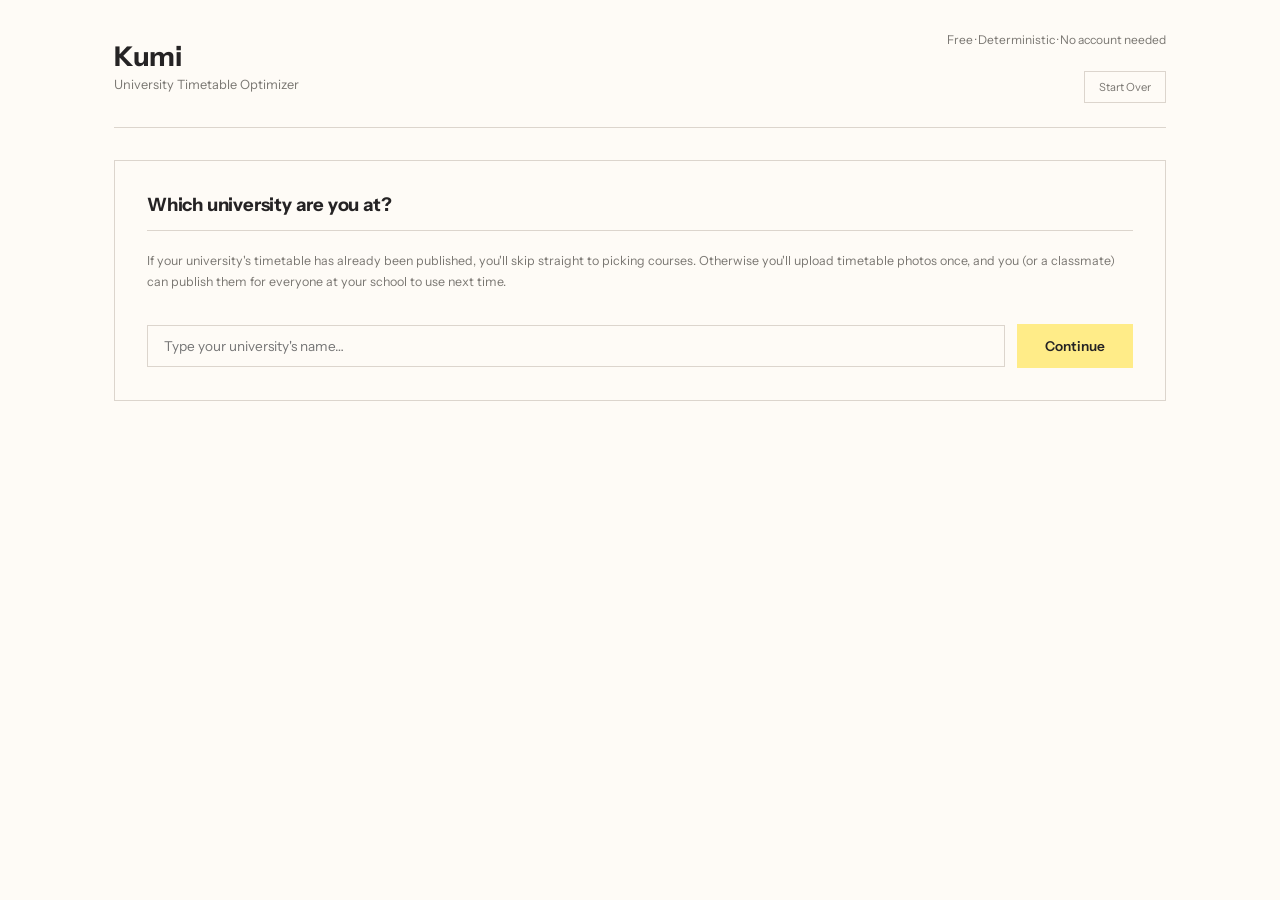
==== frontend/index.html @ 1b67df49 "Let students download their generated timetable Added two ways to take a timetable out of the app, b" ====
<!DOCTYPE html>
<html lang="en">
<head>
  <meta charset="UTF-8"/>
  <meta name="viewport" content="width=device-width, initial-scale=1.0"/>
  <title>Kumi — Timetable Optimizer</title>
  <link href="https://fonts.googleapis.com/css2?family=Instrument+Sans:wght@400;500;600;700&display=swap" rel="stylesheet"/>
  <link rel="stylesheet" href="style.css"/>
</head>
<body>
<div class="container">

  <header>
    <div class="header-inner">
      <div>
        <div class="logo">Kumi</div>
        <div class="logo-sub">University Timetable Optimizer</div>
      </div>
      <div class="header-actions" data-no-print>
        <div class="badge">Free &middot; Deterministic &middot; No account needed</div>
        <div id="university-indicator" style="display:none;margin-top:8px;font-size:0.78rem;color:var(--muted)">
          <span id="university-indicator-name"></span> &middot;
          <button class="json-toggle" onclick="switchUniversity()">Switch university</button>
        </div>
        <div style="margin-top:8px"><button class="json-toggle" onclick="startOver()">Start Over</button></div>
      </div>
    </div>
  </header>

  <!-- STEP 0: Pick a university -- gates everything else. Each university
       has its own shared catalog, so this decides whether the student
       skips straight to picking courses or has to upload/extract first. -->
  <div class="section" id="university-section">
    <div class="section-title">Which university are you at?</div>
    <p class="info-text" style="margin-bottom:16px">
      If your university's timetable has already been published, you'll skip straight to picking courses.
      Otherwise you'll upload timetable photos once, and you (or a classmate) can publish them for everyone
      at your school to use next time.
    </p>
    <div class="chips" id="university-list"></div>
    <div class="btn-row" style="margin-top:16px">
      <input type="text" id="university-input" placeholder="Type your university's name…" style="flex:1;min-width:220px"/>
      <button class="btn" onclick="chooseUniversity()">Continue</button>
    </div>
  </div>

  <div class="steps" id="steps-bar" style="display:none" data-no-print>
    <div class="step active" id="step1"><span class="step-num">01</span>Upload Photos</div>
    <div class="step" id="step2"><span class="step-num">02</span>Review Data</div>
    <div class="step" id="step3"><span class="step-num">03</span>Preferences</div>
    <div class="step" id="step4"><span class="step-num">04</span>Result</div>
  </div>

  <!-- Shown instead of the upload step when this university's shared catalog has been published -->
  <div class="alert" id="catalog-banner">
    <span class="alert-icon" id="catalog-banner-icon"></span>
    <span id="catalog-banner-text" style="flex:1"></span>
    <button class="btn-secondary alert-action" onclick="showUploadForMissingGroup()">My group isn't in here</button>
  </div>

  <!-- STEP 1: Upload photos -->
  <div class="section" id="upload-section" style="display:none">
    <div class="section-title">Timetable Photos</div>
    <p class="info-text" style="margin-bottom:16px">
      Take a photo of your department/group timetable board (or a PDF export) and upload it here.
      You can add photos for several groups at once — they'll be merged into one dataset.
    </p>
    <div class="upload-zone" id="upload-zone">
      <input type="file" id="file-input" accept="image/*" multiple/>
      <div class="upload-icon">
        <svg width="26" height="26" viewBox="0 0 24 24" fill="none" stroke="currentColor" stroke-width="1.5">
          <path d="M12 16V4M12 4L6 10M12 4l6 6"/>
          <path d="M4 16v3a1 1 0 0 0 1 1h14a1 1 0 0 0 1-1v-3"/>
        </svg>
      </div>
      <div class="upload-text">Drop <strong>timetable photos</strong> here or click to browse</div>
    </div>
    <div class="file-list" id="file-list"></div>
    <div style="margin-top:16px" class="btn-row">
      <button class="btn" onclick="extractPhotos()" id="extract-btn" disabled>Extract Timetable Data</button>
      <div class="loading" id="extract-loading">
        <div class="spinner"></div>
        <span>Reading photos…</span>
      </div>
    </div>
    <div class="alert alert--danger" id="upload-error"></div>
  </div>

  <!-- STEP 2: Review extracted data -->
  <div class="section" id="review-section" style="display:none">
    <div class="section-title">Review Extracted Data</div>
    <p class="info-text" style="margin-bottom:12px">
      Photo extraction can make mistakes — check the rows below before selecting courses.
      Click any cell to edit it, or remove/add rows. A marked cell was auto-corrected by AI
      cleanup — click the icon to undo.
    </p>
    <div class="alert" id="reconcile-note">
      <span class="alert-icon" id="reconcile-note-icon"></span>
      <span id="reconcile-note-text" style="flex:1"></span>
      <button class="btn-secondary alert-action" onclick="retryReconcile()" id="retry-reconcile-btn">Retry AI Cleanup</button>
    </div>
    <div class="alert" id="extract-warnings"></div>
    <div class="suggestion-box" id="extract-suggestions" style="display:none"></div>
    <div class="table-wrapper">
      <table class="edit-table" id="review-table">
        <thead>
          <tr>
            <th>Course Name</th><th>Code</th><th>Type</th><th>Instructor</th>
            <th>Day</th><th>Start</th><th>End</th><th>Group</th><th>Room</th><th></th>
          </tr>
        </thead>
        <tbody id="review-tbody"></tbody>
      </table>
    </div>
    <div class="btn-row" style="margin-top:14px">
      <button class="btn-secondary" onclick="addReviewRow()">+ Add Row</button>
      <button class="btn" onclick="confirmReview()">Confirm Data →</button>
      <button class="btn-secondary" onclick="publishCatalog()" id="publish-catalog-btn" style="margin-left:auto">Publish to Shared Catalog</button>
    </div>
  </div>

  <!-- STEP 3: Courses & Preferences -->
  <div class="section" id="prefs-section" style="display:none">
    <div class="section-title">Select Your Courses</div>
    <p class="info-text" style="margin-bottom:10px">Filter by level, then pick up to 7 courses.</p>
    <div class="chips" id="chips-level" style="margin-bottom:14px"></div>
    <div class="chips" id="chips-courses"></div>
    <div class="alert" id="course-limit-note"><span class="alert-icon" id="course-limit-icon"></span><span id="course-limit-text" style="flex:1"></span></div>

    <div class="section-title" style="margin-top:28px">Hard Constraints (must hold)</div>
    <div class="pref-grid">
      <div class="pref-group">
        <label>Groups You Cannot Be In</label>
        <div class="chips avoid" id="chips-blocked-sections"></div>
      </div>
      <div class="pref-group">
        <label>Instructors You Cannot Have</label>
        <p class="info-text" style="margin-bottom:8px">Blocks that instructor's whole group -- lecture and tutorial together -- so you're moved to a different group instead.</p>
        <div class="chips avoid" id="chips-blocked-instructors"></div>
      </div>
      <div class="pref-group">
        <label>Cannot Attend These Days</label>
        <div class="chips avoid" id="chips-blocked-days"></div>
      </div>
    </div>

    <div class="section-title" style="margin-top:28px">Preferences (nice to have)</div>
    <div class="pref-grid">
      <div class="pref-group">
        <label>Preferred Group</label>
        <div class="chips" id="chips-preferred-sections"></div>
      </div>
      <div class="pref-group">
        <label>Preferred Instructors</label>
        <div class="chips" id="chips-preferred-instructors"></div>
      </div>
      <div class="pref-group">
        <label>Days You'd Like Free</label>
        <div class="chips" id="chips-free-days"></div>
      </div>
      <div class="pref-group">
        <label>Other Preferences</label>
        <label class="checkbox-row"><input type="checkbox" id="pref-avoid-early"/> Avoid early classes (before 9am)</label>
        <label class="checkbox-row"><input type="checkbox" id="pref-avoid-late"/> Avoid late classes (after 4pm)</label>
        <label class="checkbox-row"><input type="checkbox" id="pref-minimize-gaps" checked/> Minimize gaps between classes</label>
        <label class="checkbox-row"><input type="checkbox" id="pref-compact" checked/> Prefer a compact schedule (fewer days)</label>
      </div>
    </div>

    <div style="margin-top:20px" class="btn-row">
      <button class="btn" onclick="generate()" id="gen-btn">Generate Timetable</button>
      <div class="loading" id="gen-loading">
        <div class="spinner"></div>
        <span>Solving…</span>
      </div>
    </div>
    <div class="alert alert--danger" id="gen-error"></div>
  </div>

  <!-- RESULT -->
  <div class="section" id="result-section">
    <div class="section-title">Your Timetable</div>
    <div class="alt-tabs" id="alt-tabs" data-no-print></div>
    <div class="summary-grid" id="summary-grid"></div>
    <div class="score-breakdown" id="score-breakdown"></div>
    <div class="timetable-wrapper">
      <table class="timetable" id="timetable"></table>
    </div>
    <div class="btn-row" style="margin-top:16px" data-no-print>
      <button class="btn-secondary" onclick="openCalendarExport()">Download Calendar (.ics)</button>
      <button class="btn-secondary" onclick="window.print()">Print / Save as PDF</button>
    </div>
    <button class="json-toggle" onclick="toggleJson()" data-no-print>{ } View Raw JSON</button>
    <pre id="raw-json"></pre>
  </div>

</div>

<!-- Reusable confirm dialog -- replaces the browser's native confirm()
     popup so "are you sure" prompts match the rest of the UI. -->
<div class="modal-overlay" id="confirm-overlay">
  <div class="modal">
    <div class="modal-message" id="confirm-message"></div>
    <div class="btn-row" style="margin-top:22px;justify-content:flex-end">
      <button class="btn-secondary" id="confirm-cancel-btn">Cancel</button>
      <button class="btn" id="confirm-ok-btn">OK</button>
    </div>
  </div>
</div>

<!-- Calendar export -- asks for the semester's date range so the .ics file's
     recurring weekly events land on real calendar dates, not just weekdays. -->
<div class="modal-overlay" id="calendar-export-overlay">
  <div class="modal">
    <div class="modal-message">
      Classes repeat weekly on their calendar. When does your semester run?
    </div>
    <div class="btn-row" style="margin-top:16px;gap:16px">
      <label style="flex:1;font-size:0.78rem;color:var(--muted)">
        Starts (first Monday of classes)
        <input type="date" id="semester-start-input" style="width:100%;margin-top:6px"/>
      </label>
      <label style="flex:1;font-size:0.78rem;color:var(--muted)">
        Ends (last day of classes)
        <input type="date" id="semester-end-input" style="width:100%;margin-top:6px"/>
      </label>
    </div>
    <div class="btn-row" style="margin-top:22px;justify-content:flex-end">
      <button class="btn-secondary" onclick="closeCalendarExport()">Cancel</button>
      <button class="btn" onclick="downloadCalendarFile()">Download .ics</button>
    </div>
  </div>
</div>

<script src="main.js"></script>
</body>
</html>
---- frontend/style.css ----
/* =====================
   CSS Variables / Theme
   "Warm Industrial" -- palette + type pulled from podiumautomation.com's
   actual computed styles: warm cream base, warm charcoal text (not pure
   black), one soft-yellow accent used sparingly, sharp corners, flat
   hairline structure. No gradients, no glow, no left-border-accent boxes.
   ===================== */
:root {
  --bg: #fefbf6;
  --surface2: #fffce0;      /* pale yellow tint -- stat bands, corrected cells */
  --border: #dcd5cd;
  --text: #252324;
  --muted: #7a7772;
  --muted2: #a39e94;

  --accent: #ffec88;        /* soft yellow -- the one accent, used as a fill */
  --accent-hover: #ffe066;

  --danger: #a8453f;
  --danger-soft: #f6e8e5;
}

/* =====================
   Reset & Base
   ===================== */
* { box-sizing: border-box; margin: 0; padding: 0; }

body {
  background: var(--bg);
  color: var(--text);
  font-family: 'Instrument Sans', Arial, Helvetica, sans-serif;
  min-height: 100vh;
  overflow-x: hidden;
}

.container {
  max-width: 1100px;
  margin: 0 auto;
  padding: 0 24px 80px;
}

/* =====================
   Header
   ===================== */
header {
  border-bottom: 1px solid var(--border);
  padding: 32px 0 24px;
  margin-bottom: 32px;
}
.header-inner { display: flex; align-items: center; justify-content: space-between; flex-wrap: wrap; gap: 12px; }
.header-actions { text-align: right; }
.logo { font-weight: 700; font-size: 1.7rem; letter-spacing: -0.4px; line-height: 1; }
.logo-sub { font-size: 0.8rem; color: var(--muted); margin-top: 6px; }
.badge { font-size: 0.75rem; color: var(--muted); }

/* =====================
   Steps
   ===================== */
.steps { display: flex; border: 1px solid var(--border); margin-bottom: 32px; }
.step {
  flex: 1; padding: 14px 18px;
  border-right: 1px solid var(--border);
  font-size: 0.78rem;
  color: var(--muted);
  cursor: pointer;
  transition: background 0.15s;
}
.step:last-child { border-right: none; }
.step.active { background: var(--accent); color: var(--text); font-weight: 600; }
.step.done   { color: var(--text); }
.step-num { font-weight: 600; margin-right: 6px; }

/* =====================
   Sections
   ===================== */
.section {
  background: var(--bg);
  border: 1px solid var(--border);
  padding: 32px;
  margin-bottom: 20px;
}
.section-title {
  font-weight: 700;
  font-size: 1.15rem;
  margin-bottom: 20px;
  padding-bottom: 14px;
  border-bottom: 1px solid var(--border);
  letter-spacing: -0.2px;
}

/* =====================
   Inputs
   ===================== */
.input-row { display: flex; gap: 12px; }

input[type="text"],
input[type="password"],
input[type="time"] {
  flex: 1;
  background: var(--bg);
  border: 1px solid var(--border);
  color: var(--text);
  padding: 12px 16px;
  font-family: inherit;
  font-size: 0.85rem;
  outline: none;
  transition: border-color 0.15s;
}
input:focus, select:focus { border-color: var(--text); }

textarea {
  width: 100%;
  background: var(--bg);
  border: 1px solid var(--border);
  color: var(--text);
  padding: 14px;
  font-family: inherit;
  font-size: 0.8rem;
  resize: vertical;
  min-height: 120px;
  outline: none;
  transition: border-color 0.15s;
}
textarea:focus { border-color: var(--text); }

/* =====================
   Upload Zone
   ===================== */
.upload-zone {
  border: 1px dashed var(--muted2);
  padding: 52px;
  text-align: center;
  cursor: pointer;
  transition: border-color 0.15s;
  position: relative;
}
.upload-zone:hover,
.upload-zone.dragover { border-color: var(--text); }
.upload-zone input { position: absolute; inset: 0; opacity: 0; cursor: pointer; }
.upload-icon { color: var(--text); margin-bottom: 12px; display: flex; justify-content: center; }
.upload-text { color: var(--muted); font-size: 0.88rem; }
.upload-text strong { color: var(--text); }

.or-divider {
  display: flex; align-items: center; gap: 12px;
  color: var(--muted); font-size: 0.75rem; margin: 20px 0;
}
.or-divider::before,
.or-divider::after { content: ''; flex: 1; height: 1px; background: var(--border); }

/* =====================
   File list (photo upload)
   ===================== */
.file-list { display: flex; flex-wrap: wrap; gap: 1px; margin-top: 16px; background: var(--border); }
.file-chip {
  display: flex; align-items: center; gap: 10px;
  background: var(--bg);
  padding: 10px 12px;
  font-size: 0.8rem;
}
.group-label-input {
  width: 100px !important;
  flex: none !important;
  background: var(--surface2) !important;
  border: 1px solid var(--border) !important;
  padding: 6px 10px !important;
  font-size: 0.72rem !important;
}
.file-chip button {
  background: none; border: none; color: var(--muted);
  cursor: pointer; padding: 2px; display: flex;
}
.file-chip button:hover { color: var(--danger); }

/* =====================
   Alert -- one restrained pattern for warnings, errors, and notices
   ===================== */
.alert {
  display: none;
  align-items: flex-start;
  gap: 10px;
  border: 1px solid var(--border);
  padding: 14px 16px;
  color: var(--muted);
  font-size: 0.8rem;
  line-height: 1.65;
  margin-top: 12px;
  flex-wrap: wrap;
}
.alert.show { display: flex; }
.alert-icon { flex: none; margin-top: 2px; }
.alert strong { color: var(--text); }
.alert--danger { border-color: var(--danger); color: var(--danger); }
.alert--danger strong { color: var(--danger); }
.alert-action { flex: none; }

/* =====================
   AI reconciliation suggestions + undo
   ===================== */
.suggestion-box {
  border: 1px solid var(--border);
  margin-top: 12px;
  margin-bottom: 4px;
}
.suggestion-item {
  display: flex; align-items: center; justify-content: space-between; gap: 12px;
  font-size: 0.8rem; color: var(--text); flex-wrap: wrap;
  padding: 12px 16px;
  border-bottom: 1px solid var(--border);
}
.suggestion-item:last-child { border-bottom: none; }
.suggestion-item em { color: var(--muted); font-style: normal; }
.suggestion-item .btn-secondary { padding: 6px 14px; font-size: 0.72rem; flex: none; }

.ai-corrected { background: var(--surface2); }
.undo-btn {
  background: none; border: none; color: var(--muted);
  cursor: pointer; padding: 4px 6px; vertical-align: middle; display: inline-flex;
}
.undo-btn:hover { color: var(--text); }

/* =====================
   Editable review table
   ===================== */
.table-wrapper { overflow-x: auto; }
.edit-table { width: 100%; border-collapse: collapse; font-size: 0.75rem; }
.edit-table th {
  background: var(--bg);
  border: 1px solid var(--border);
  padding: 10px 10px;
  text-align: left;
  color: var(--text);
  font-size: 0.68rem;
  font-weight: 600;
  text-transform: uppercase;
  letter-spacing: 1px;
  white-space: nowrap;
}
.edit-table td { border: 1px solid var(--border); padding: 2px; }
/* Same reasoning as the timetable's time column: this table has nine
   columns and needs horizontal scroll on a phone no matter what, so pin
   the one column (course name) that identifies which row you're editing
   as the rest scrolls underneath it. */
.edit-table th:first-child,
.edit-table td:first-child {
  position: sticky;
  left: 0;
  z-index: 1;
  background: var(--bg);
}
.edit-table input,
.edit-table select {
  width: 100%;
  min-width: 70px;
  background: transparent;
  border: none;
  color: var(--text);
  padding: 8px 8px;
  font-family: inherit;
  font-size: 0.75rem;
  outline: none;
}
.edit-table input:focus,
.edit-table select:focus { background: var(--surface2); }
.edit-table select option { background: var(--bg); }
.row-delete {
  background: none; border: none; color: var(--muted);
  cursor: pointer; padding: 4px 8px; display: inline-flex;
}
.row-delete:hover { color: var(--danger); }

/* =====================
   Chips (Preference Tags)
   ===================== */
.pref-grid { display: grid; grid-template-columns: 1fr 1fr; gap: 24px; }
.pref-group label {
  display: block;
  font-size: 0.72rem;
  color: var(--muted);
  margin-bottom: 10px;
  font-weight: 600;
}
.chips {
  display: flex; flex-wrap: wrap; gap: 6px;
  max-height: 140px; overflow-y: auto;
  padding-right: 4px;
}
.chips::-webkit-scrollbar { width: 3px; }
.chips::-webkit-scrollbar-track { background: transparent; }
.chips::-webkit-scrollbar-thumb { background: var(--border); }

.chip {
  padding: 6px 14px;
  background: var(--bg);
  border: 1px solid var(--border);
  font-size: 0.76rem;
  cursor: pointer;
  transition: all 0.12s;
  user-select: none;
  color: var(--text);
}
.chip:hover { border-color: var(--text); }
.chip.selected { background: var(--accent); border-color: var(--accent); color: var(--text); font-weight: 600; }
.chip.avoid.selected { background: var(--text); border-color: var(--text); color: var(--bg); font-weight: 600; }

/* =====================
   Checkbox rows (preferences)
   ===================== */
.checkbox-row {
  display: flex; align-items: center; gap: 8px;
  font-size: 0.8rem; color: var(--muted);
  margin-bottom: 12px; cursor: pointer;
}
.checkbox-row input { accent-color: var(--text); width: 15px; height: 15px; }

/* =====================
   Prompt Preview
   ===================== */
.prompt-box {
  background: var(--surface2);
  border: 1px solid var(--border);
  padding: 14px;
  font-size: 0.78rem;
  color: var(--muted);
  line-height: 1.6;
  min-height: 80px;
}
.prompt-box strong { color: var(--text); }

/* =====================
   Buttons
   ===================== */
.btn {
  background: var(--accent);
  color: var(--text);
  border: none;
  padding: 14px 28px;
  font-family: inherit;
  font-size: 0.85rem;
  font-weight: 600;
  cursor: pointer;
  transition: background 0.15s;
}
.btn:hover { background: var(--accent-hover); }
.btn:disabled { opacity: 0.4; cursor: not-allowed; }

.btn-row { display: flex; gap: 12px; align-items: center; flex-wrap: wrap; }

.btn-secondary {
  background: transparent;
  border: 1px solid var(--border);
  color: var(--text);
  padding: 14px 20px;
  font-family: inherit;
  font-size: 0.8rem;
  font-weight: 500;
  cursor: pointer;
  transition: border-color 0.15s;
}
.btn-secondary:hover { border-color: var(--text); }

/* =====================
   Loading Spinner
   ===================== */
.loading { display: none; align-items: center; gap: 12px; color: var(--muted); font-size: 0.8rem; }
.loading.show { display: flex; }
.spinner {
  width: 16px; height: 16px;
  border: 2px solid var(--border);
  border-top-color: var(--text);
  border-radius: 50%;
  animation: spin 0.8s linear infinite;
}
@keyframes spin { to { transform: rotate(360deg); } }

/* =====================
   Confirm modal -- replaces window.confirm() so "are you sure" prompts
   match the rest of the UI instead of the browser's own dialog chrome.
   ===================== */
.modal-overlay {
  display: none;
  position: fixed;
  inset: 0;
  background: rgba(37, 35, 36, 0.55);
  align-items: center;
  justify-content: center;
  padding: 24px;
  z-index: 100;
}
.modal-overlay.show { display: flex; }
.modal {
  background: var(--bg);
  border: 1px solid var(--border);
  padding: 28px;
  max-width: 420px;
  width: 100%;
}
.modal-message { font-size: 0.9rem; line-height: 1.6; }

/* =====================
   Result Section
   ===================== */
#result-section { display: none; }
#result-section.show { display: block; }

.alt-tabs { display: flex; gap: 28px; border-bottom: 1px solid var(--border); margin-bottom: 24px; flex-wrap: wrap; }
.alt-tab {
  background: none;
  border: none;
  border-bottom: 2px solid transparent;
  margin-bottom: -1px;
  color: var(--muted);
  padding: 0 0 12px;
  font-family: inherit;
  font-size: 0.85rem;
  cursor: pointer;
  display: flex; align-items: center; gap: 8px;
}
.alt-tab.active { border-bottom-color: var(--text); color: var(--text); font-weight: 600; }
.alt-score { background: var(--accent); color: var(--text); font-size: 0.68rem; font-weight: 600; padding: 2px 8px; }

.score-breakdown { display: flex; flex-wrap: wrap; gap: 20px; margin-bottom: 24px; font-size: 0.8rem; color: var(--muted); }
.score-item { text-transform: capitalize; }
.score-item.pos { color: var(--text); font-weight: 600; }
.score-item.neg { color: var(--muted); }

.summary-grid { display: flex; border: 1px solid var(--border); background: var(--surface2); margin-bottom: 8px; flex-wrap: wrap; }
.summary-card {
  flex: 1; min-width: 110px;
  padding: 22px 26px;
  border-right: 1px solid var(--border);
}
.summary-card:last-child { border-right: none; }
.summary-num { font-size: 2rem; font-weight: 700; color: var(--text); line-height: 1; }
.summary-label { font-size: 0.72rem; color: var(--muted); margin-top: 6px; }

/* =====================
   Timetable Grid
   ===================== */
.timetable-wrapper { overflow-x: auto; }
.timetable { width: 100%; border-collapse: collapse; font-size: 0.75rem; }

.timetable th {
  background: var(--bg);
  border: 1px solid var(--border);
  padding: 10px 14px;
  font-weight: 600;
  color: var(--text);
  text-align: left;
  letter-spacing: 1px;
  font-size: 0.7rem;
  text-transform: uppercase;
}
.timetable td {
  border: 1px solid var(--border);
  padding: 0;
  vertical-align: top;
  min-width: 130px;
}
/* The time column only ever holds a short "08:30"-style label, but without
   its own min-width it inherited the same 130px as a day column -- wasted
   space that mattered a lot on a narrow screen. Pinning it via position:
   sticky also means a student scrolling through the week horizontally
   never loses track of which time row they're looking at. */
.timetable td.time-cell {
  background: var(--bg);
  color: var(--muted2);
  text-align: left;
  font-size: 0.68rem;
  padding: 12px 10px;
  min-width: 56px;
  position: sticky;
  left: 0;
  z-index: 1;
  white-space: nowrap;
}

/* Class cards inside grid */
.class-card {
  padding: 10px 12px;
  font-size: 0.7rem;
  line-height: 1.5;
  border-bottom: 1px solid var(--border);
}
.class-card:last-child { border-bottom: none; }

.class-name  { font-weight: 600; color: var(--text); }
.class-type  { color: var(--muted2); font-size: 0.62rem; text-transform: uppercase; letter-spacing: 0.5px; margin-top: 2px; }
.class-info  { color: var(--muted); margin-top: 2px; }
.class-badge {
  display: inline-block;
  border: 1px solid var(--border);
  padding: 1px 6px;
  font-size: 0.62rem;
  margin-top: 4px;
  color: var(--muted);
}

/* =====================
   Raw JSON Toggle
   ===================== */
.json-toggle {
  background: none;
  border: 1px solid var(--border);
  color: var(--muted);
  padding: 8px 14px;
  font-family: inherit;
  font-size: 0.7rem;
  cursor: pointer;
  transition: border-color 0.15s;
  margin-top: 16px;
}
.json-toggle:hover { border-color: var(--text); color: var(--text); }

pre {
  background: var(--surface2);
  border: 1px solid var(--border);
  padding: 16px;
  font-size: 0.72rem;
  color: var(--text);
  overflow-x: auto;
  margin-top: 12px;
  display: none;
  max-height: 300px;
  overflow-y: auto;
}
pre.show { display: block; }

/* =====================
   Misc
   ===================== */
.info-text { font-size: 0.78rem; color: var(--muted); margin-top: 8px; line-height: 1.65; }

/* =====================
   Responsive
   ===================== */
@media (max-width: 700px) {
  .pref-grid     { grid-template-columns: 1fr; }
  .summary-card  { flex: 1 1 50%; }
  .header-inner  { flex-direction: column; align-items: flex-start; gap: 12px; }
  .header-actions { text-align: left; width: 100%; }
  .steps         { flex-direction: column; }
  .step          { border-right: none; border-bottom: 1px solid var(--border); }
  .step:last-child { border-bottom: none; }
  .edit-table th, .edit-table td { font-size: 0.68rem; }
  header { padding: 24px 0 20px; }
  .logo { font-size: 1.5rem; }
}

/* =====================
   Print -- "Print / Save as PDF" shows only the calendar itself, none of
   the interactive chrome around it.
   ===================== */
@media print {
  [data-no-print] { display: none !important; }
  body { background: #fff; }
  .container { max-width: 100%; padding: 0; }
  .section { border: none; padding: 0; }
  /* A printed page doesn't scroll, so the horizontal-scroll affordance and
     the pinned time column (both mobile/viewport conveniences) would only
     get in the way here -- let the table lay out at its natural width. */
  .timetable-wrapper { overflow-x: visible; }
  .timetable td.time-cell { position: static; }
}
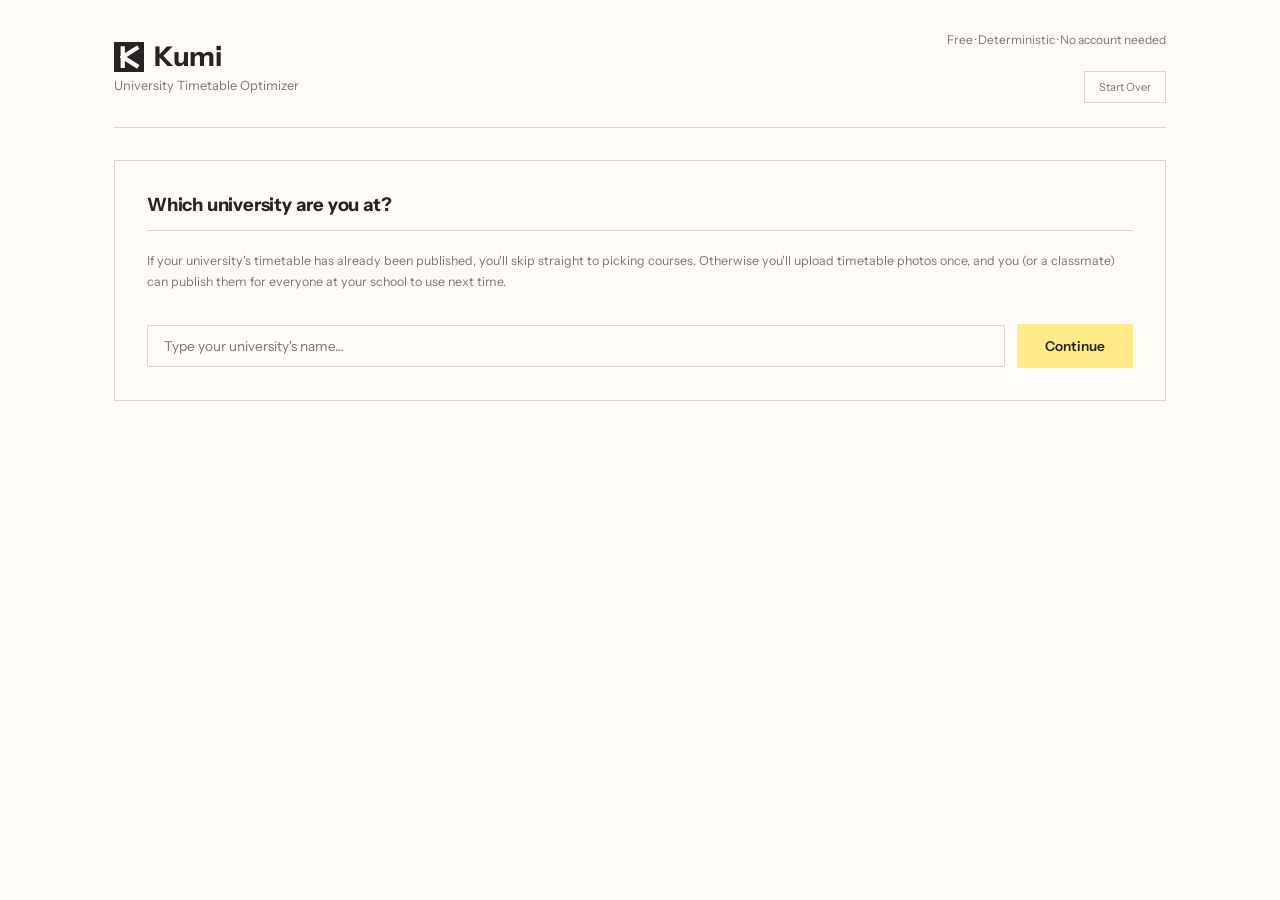
==== commit 029e6fb8: "Add a simple K logo mark next to the wordmark A plain geometric K -- a charcoal square with the K cu" ====
--- a/frontend/index.html
+++ b/frontend/index.html
@@ -10,10 +10,16 @@
 <body>
 <div class="container">
 
-  <header>
+  <header data-no-print>
     <div class="header-inner">
       <div>
-        <div class="logo">Kumi</div>
+        <div class="logo-row">
+          <svg class="logo-mark" viewBox="0 0 24 24" width="30" height="30" aria-hidden="true">
+            <rect x="0" y="0" width="24" height="24"/>
+            <path d="M7 5 V19 M7 12 L18 5 M7 12 L18 19" stroke="var(--bg)" stroke-width="3.4" stroke-linecap="square" fill="none"/>
+          </svg>
+          <div class="logo">Kumi</div>
+        </div>
         <div class="logo-sub">University Timetable Optimizer</div>
       </div>
       <div class="header-actions" data-no-print>
@@ -30,7 +36,7 @@
   <!-- STEP 0: Pick a university -- gates everything else. Each university
        has its own shared catalog, so this decides whether the student
        skips straight to picking courses or has to upload/extract first. -->
-  <div class="section" id="university-section">
+  <div class="section" id="university-section" data-no-print>
     <div class="section-title">Which university are you at?</div>
     <p class="info-text" style="margin-bottom:16px">
       If your university's timetable has already been published, you'll skip straight to picking courses.
@@ -52,14 +58,14 @@
   </div>
 
   <!-- Shown instead of the upload step when this university's shared catalog has been published -->
-  <div class="alert" id="catalog-banner">
+  <div class="alert" id="catalog-banner" data-no-print>
     <span class="alert-icon" id="catalog-banner-icon"></span>
     <span id="catalog-banner-text" style="flex:1"></span>
     <button class="btn-secondary alert-action" onclick="showUploadForMissingGroup()">My group isn't in here</button>
   </div>
 
   <!-- STEP 1: Upload photos -->
-  <div class="section" id="upload-section" style="display:none">
+  <div class="section" id="upload-section" style="display:none" data-no-print>
     <div class="section-title">Timetable Photos</div>
     <p class="info-text" style="margin-bottom:16px">
       Take a photo of your department/group timetable board (or a PDF export) and upload it here.
@@ -87,7 +93,7 @@
   </div>
 
   <!-- STEP 2: Review extracted data -->
-  <div class="section" id="review-section" style="display:none">
+  <div class="section" id="review-section" style="display:none" data-no-print>
     <div class="section-title">Review Extracted Data</div>
     <p class="info-text" style="margin-bottom:12px">
       Photo extraction can make mistakes — check the rows below before selecting courses.
@@ -115,12 +121,12 @@
     <div class="btn-row" style="margin-top:14px">
       <button class="btn-secondary" onclick="addReviewRow()">+ Add Row</button>
       <button class="btn" onclick="confirmReview()">Confirm Data →</button>
-      <button class="btn-secondary" onclick="publishCatalog()" id="publish-catalog-btn" style="margin-left:auto">Publish to Shared Catalog</button>
+      <button class="btn-secondary" onclick="openPublishModal()" id="publish-catalog-btn" style="margin-left:auto">Publish to Shared Catalog</button>
     </div>
   </div>
 
   <!-- STEP 3: Courses & Preferences -->
-  <div class="section" id="prefs-section" style="display:none">
+  <div class="section" id="prefs-section" style="display:none" data-no-print>
     <div class="section-title">Select Your Courses</div>
     <p class="info-text" style="margin-bottom:10px">Filter by level, then pick up to 7 courses.</p>
     <div class="chips" id="chips-level" style="margin-bottom:14px"></div>
@@ -179,19 +185,19 @@
 
   <!-- RESULT -->
   <div class="section" id="result-section">
-    <div class="section-title">Your Timetable</div>
+    <div class="section-title" data-no-print>Your Timetable</div>
     <div class="alt-tabs" id="alt-tabs" data-no-print></div>
-    <div class="summary-grid" id="summary-grid"></div>
-    <div class="score-breakdown" id="score-breakdown"></div>
+    <div class="summary-grid" id="summary-grid" data-no-print></div>
+    <div class="score-breakdown" id="score-breakdown" data-no-print></div>
     <div class="timetable-wrapper">
-      <table class="timetable" id="timetable"></table>
+      <div id="timetable"></div>
     </div>
     <div class="btn-row" style="margin-top:16px" data-no-print>
       <button class="btn-secondary" onclick="openCalendarExport()">Download Calendar (.ics)</button>
       <button class="btn-secondary" onclick="window.print()">Print / Save as PDF</button>
     </div>
     <button class="json-toggle" onclick="toggleJson()" data-no-print>{ } View Raw JSON</button>
-    <pre id="raw-json"></pre>
+    <pre id="raw-json" data-no-print></pre>
   </div>
 
 </div>
@@ -232,6 +238,32 @@
   </div>
 </div>
 
+<!-- Publish -- asks for the admin token that gates writing the shared
+     catalog, and an optional label for this semester's data. -->
+<div class="modal-overlay" id="publish-overlay">
+  <div class="modal">
+    <div class="modal-message">
+      Publish this as <strong id="publish-university-name"></strong>'s shared catalog. Other students at this
+      university loading the app will see it instead of the upload flow.
+    </div>
+    <div style="margin-top:16px">
+      <label style="display:block;font-size:0.78rem;color:var(--muted)">
+        Admin token
+        <input type="password" id="publish-token-input" style="width:100%;margin-top:6px" autocomplete="off"/>
+      </label>
+      <label style="display:block;font-size:0.78rem;color:var(--muted);margin-top:12px">
+        Semester label (optional)
+        <input type="text" id="publish-label-input" placeholder="e.g. Fall 2026-27" style="width:100%;margin-top:6px"/>
+      </label>
+    </div>
+    <div class="alert alert--danger" id="publish-error" style="margin-top:12px"></div>
+    <div class="btn-row" style="margin-top:22px;justify-content:flex-end">
+      <button class="btn-secondary" onclick="closePublishModal()">Cancel</button>
+      <button class="btn" id="publish-confirm-btn" onclick="submitPublish()">Publish</button>
+    </div>
+  </div>
+</div>
+
 <script src="main.js"></script>
 </body>
 </html>
--- a/frontend/style.css
+++ b/frontend/style.css
@@ -49,6 +49,8 @@
 }
 .header-inner { display: flex; align-items: center; justify-content: space-between; flex-wrap: wrap; gap: 12px; }
 .header-actions { text-align: right; }
+.logo-row { display: flex; align-items: center; gap: 10px; }
+.logo-mark rect { fill: var(--text); }
 .logo { font-weight: 700; font-size: 1.7rem; letter-spacing: -0.4px; line-height: 1; }
 .logo-sub { font-size: 0.8rem; color: var(--muted); margin-top: 6px; }
 .badge { font-size: 0.75rem; color: var(--muted); }
@@ -435,14 +437,21 @@
 .summary-label { font-size: 0.72rem; color: var(--muted); margin-top: 6px; }
 
 /* =====================
-   Timetable Grid
-   ===================== */
-.timetable-wrapper { overflow-x: auto; }
-.timetable { width: 100%; border-collapse: collapse; font-size: 0.75rem; }
-
-.timetable th {
-  background: var(--bg);
-  border: 1px solid var(--border);
+   Timetable Grid -- event cards positioned on a shared time scale, not a
+   plain table with one fixed-height row per unique start time. A table
+   row made a 3-hour lecture look exactly as tall as a 30-minute one; this
+   makes duration visually obvious, the way any real calendar renders a
+   week.
+   ===================== */
+.timetable-wrapper { overflow-x: auto; font-size: 0.75rem; }
+
+.cal-header-row { display: flex; }
+.cal-gutter-header { flex: 0 0 56px; }
+.cal-day-header {
+  flex: 1 0 130px;
+  background: var(--bg);
+  border: 1px solid var(--border);
+  border-left: none;
   padding: 10px 14px;
   font-weight: 600;
   color: var(--text);
@@ -451,38 +460,59 @@
   font-size: 0.7rem;
   text-transform: uppercase;
 }
-.timetable td {
-  border: 1px solid var(--border);
-  padding: 0;
-  vertical-align: top;
-  min-width: 130px;
-}
-/* The time column only ever holds a short "08:30"-style label, but without
-   its own min-width it inherited the same 130px as a day column -- wasted
-   space that mattered a lot on a narrow screen. Pinning it via position:
-   sticky also means a student scrolling through the week horizontally
-   never loses track of which time row they're looking at. */
-.timetable td.time-cell {
-  background: var(--bg);
-  color: var(--muted2);
-  text-align: left;
-  font-size: 0.68rem;
-  padding: 12px 10px;
-  min-width: 56px;
+.cal-header-row .cal-day-header:first-of-type { border-left: 1px solid var(--border); }
+
+.cal-body {
+  position: relative;
+  display: flex;
+  border: 1px solid var(--border);
+  border-top: none;
+  /* One hairline every hour across the full width, gutter included --
+     simplest way to give every day column matching gridlines without
+     drawing them into each column separately. */
+  background-image: repeating-linear-gradient(
+    to bottom, var(--border) 0, var(--border) 1px, transparent 1px, transparent var(--tick-h)
+  );
+}
+
+/* Same reasoning as the old pinned time column: keeps the hour labels in
+   view while a student scrolls sideways through the week on a phone. */
+.cal-gutter {
+  flex: 0 0 56px;
   position: sticky;
   left: 0;
+  background: var(--bg);
   z-index: 1;
+}
+.cal-hour-mark {
+  position: absolute;
+  left: 0;
+  right: 0;
+  padding: 3px 10px 0;
+  font-size: 0.68rem;
+  color: var(--muted2);
   white-space: nowrap;
 }
 
-/* Class cards inside grid */
+.cal-day-col {
+  flex: 1 0 130px;
+  position: relative;
+  border-left: 1px solid var(--border);
+}
+
+/* Class cards inside grid -- each one absolutely positioned by its real
+   start time and duration within its day column. */
 .class-card {
-  padding: 10px 12px;
+  position: absolute;
+  left: 3px;
+  right: 3px;
+  padding: 6px 8px;
   font-size: 0.7rem;
-  line-height: 1.5;
-  border-bottom: 1px solid var(--border);
-}
-.class-card:last-child { border-bottom: none; }
+  line-height: 1.4;
+  background: var(--surface2);
+  border: 1px solid var(--border);
+  overflow: hidden;
+}
 
 .class-name  { font-weight: 600; color: var(--text); }
 .class-type  { color: var(--muted2); font-size: 0.62rem; text-transform: uppercase; letter-spacing: 0.5px; margin-top: 2px; }
@@ -558,7 +588,7 @@
   .section { border: none; padding: 0; }
   /* A printed page doesn't scroll, so the horizontal-scroll affordance and
      the pinned time column (both mobile/viewport conveniences) would only
-     get in the way here -- let the table lay out at its natural width. */
+     get in the way here -- let the grid lay out at its natural width. */
   .timetable-wrapper { overflow-x: visible; }
-  .timetable td.time-cell { position: static; }
-}
+  .cal-gutter { position: static; }
+}
